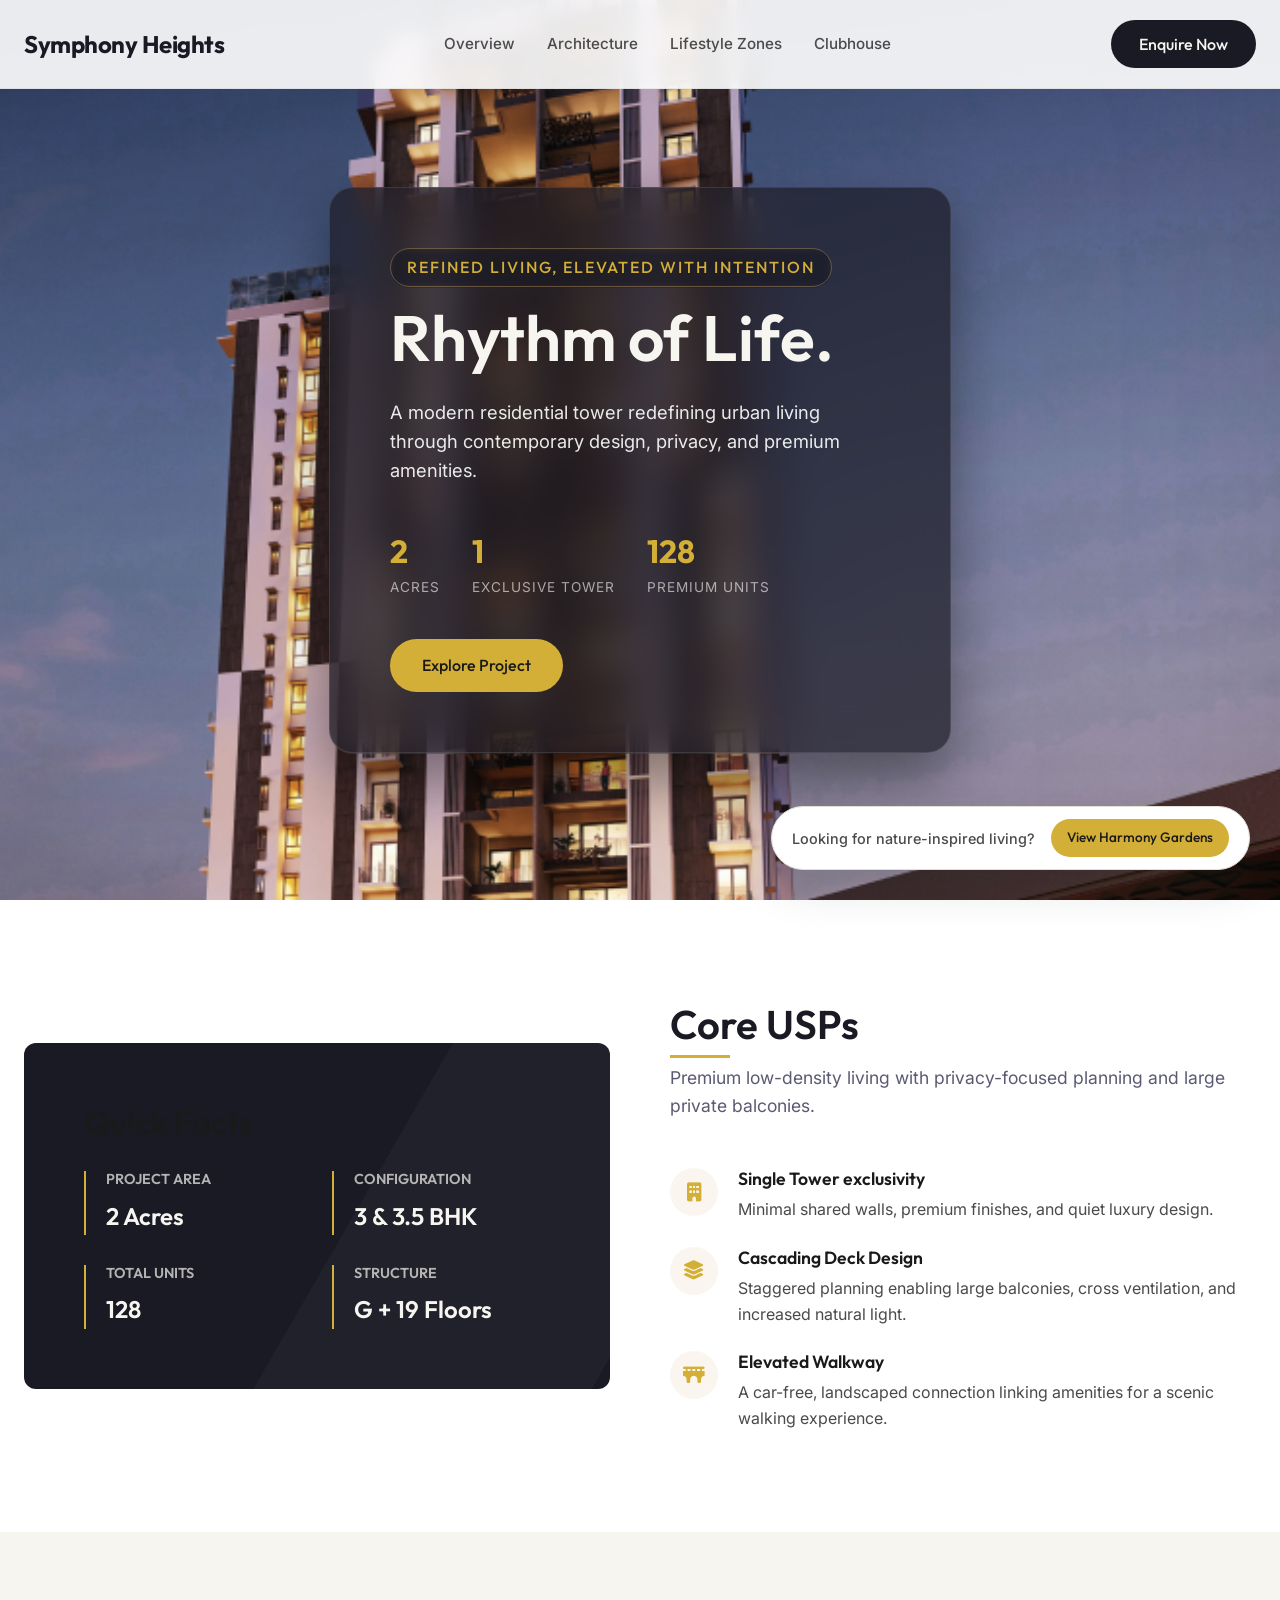
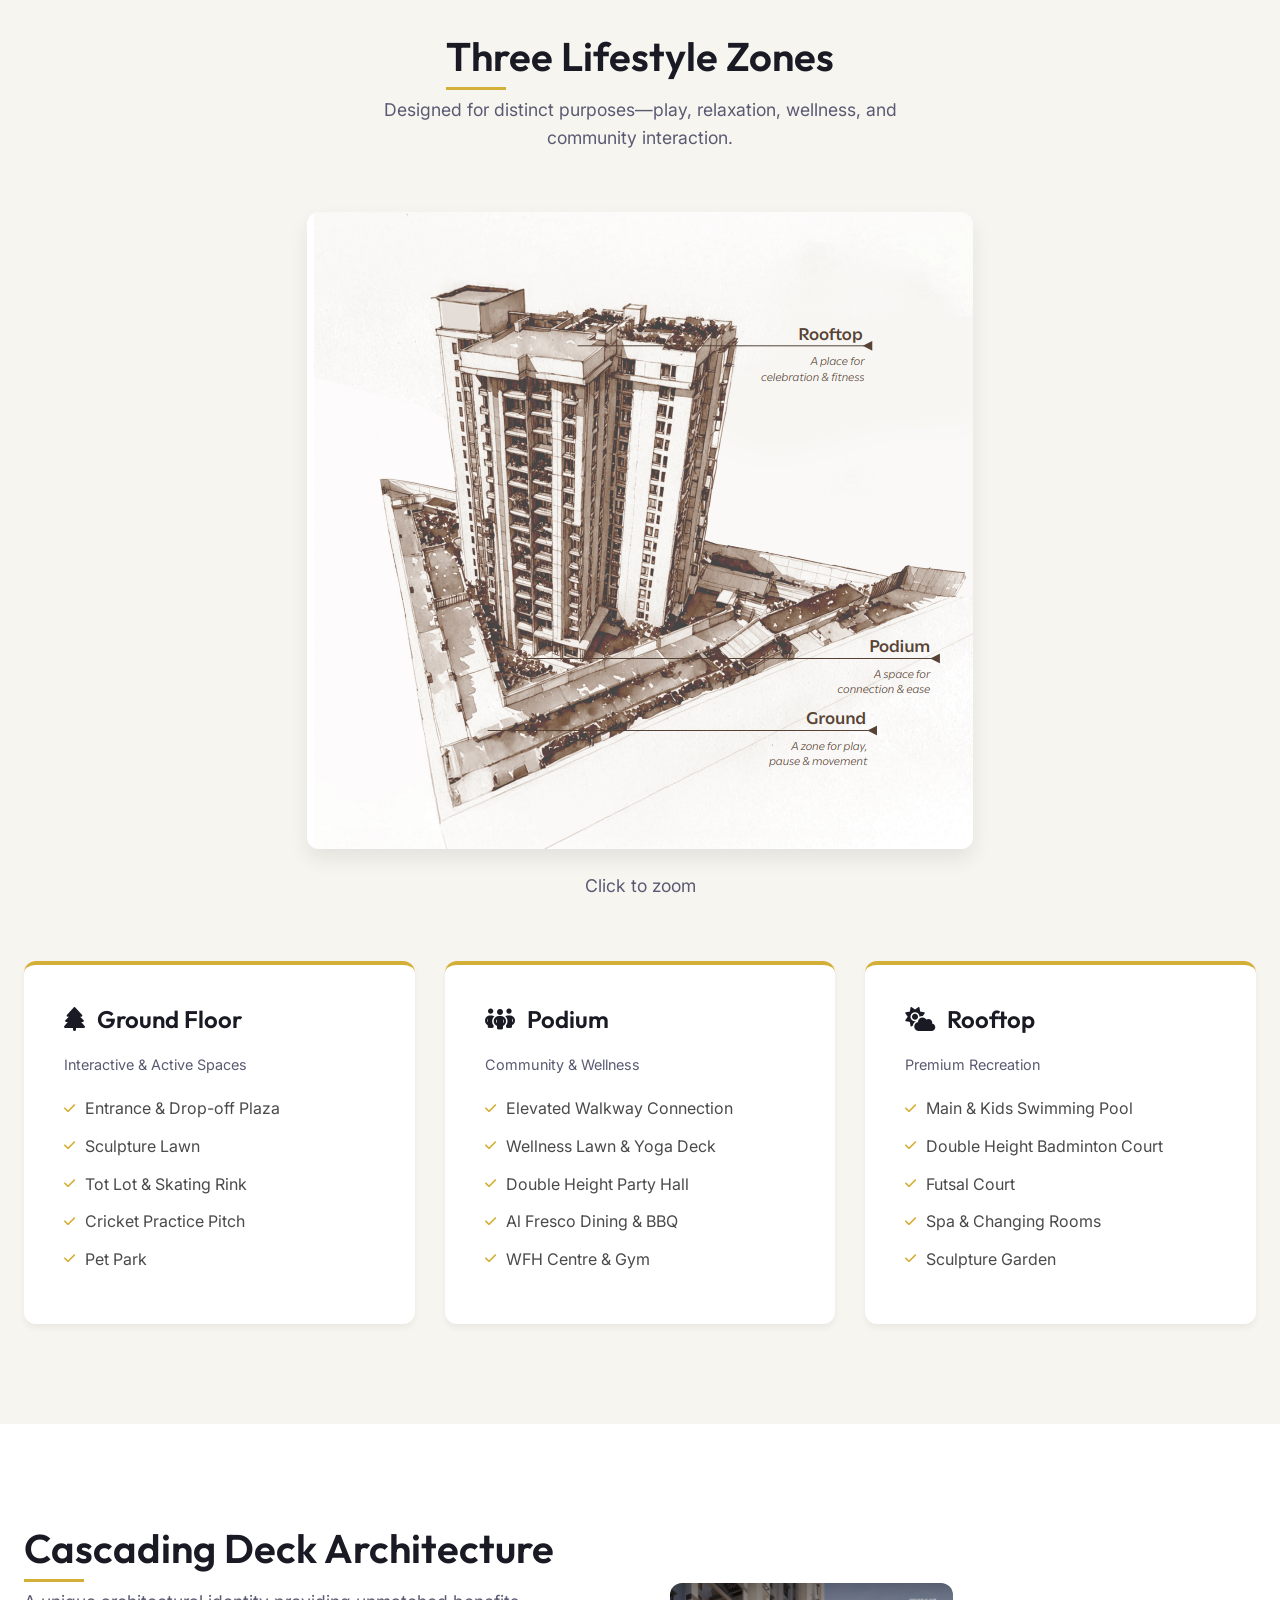
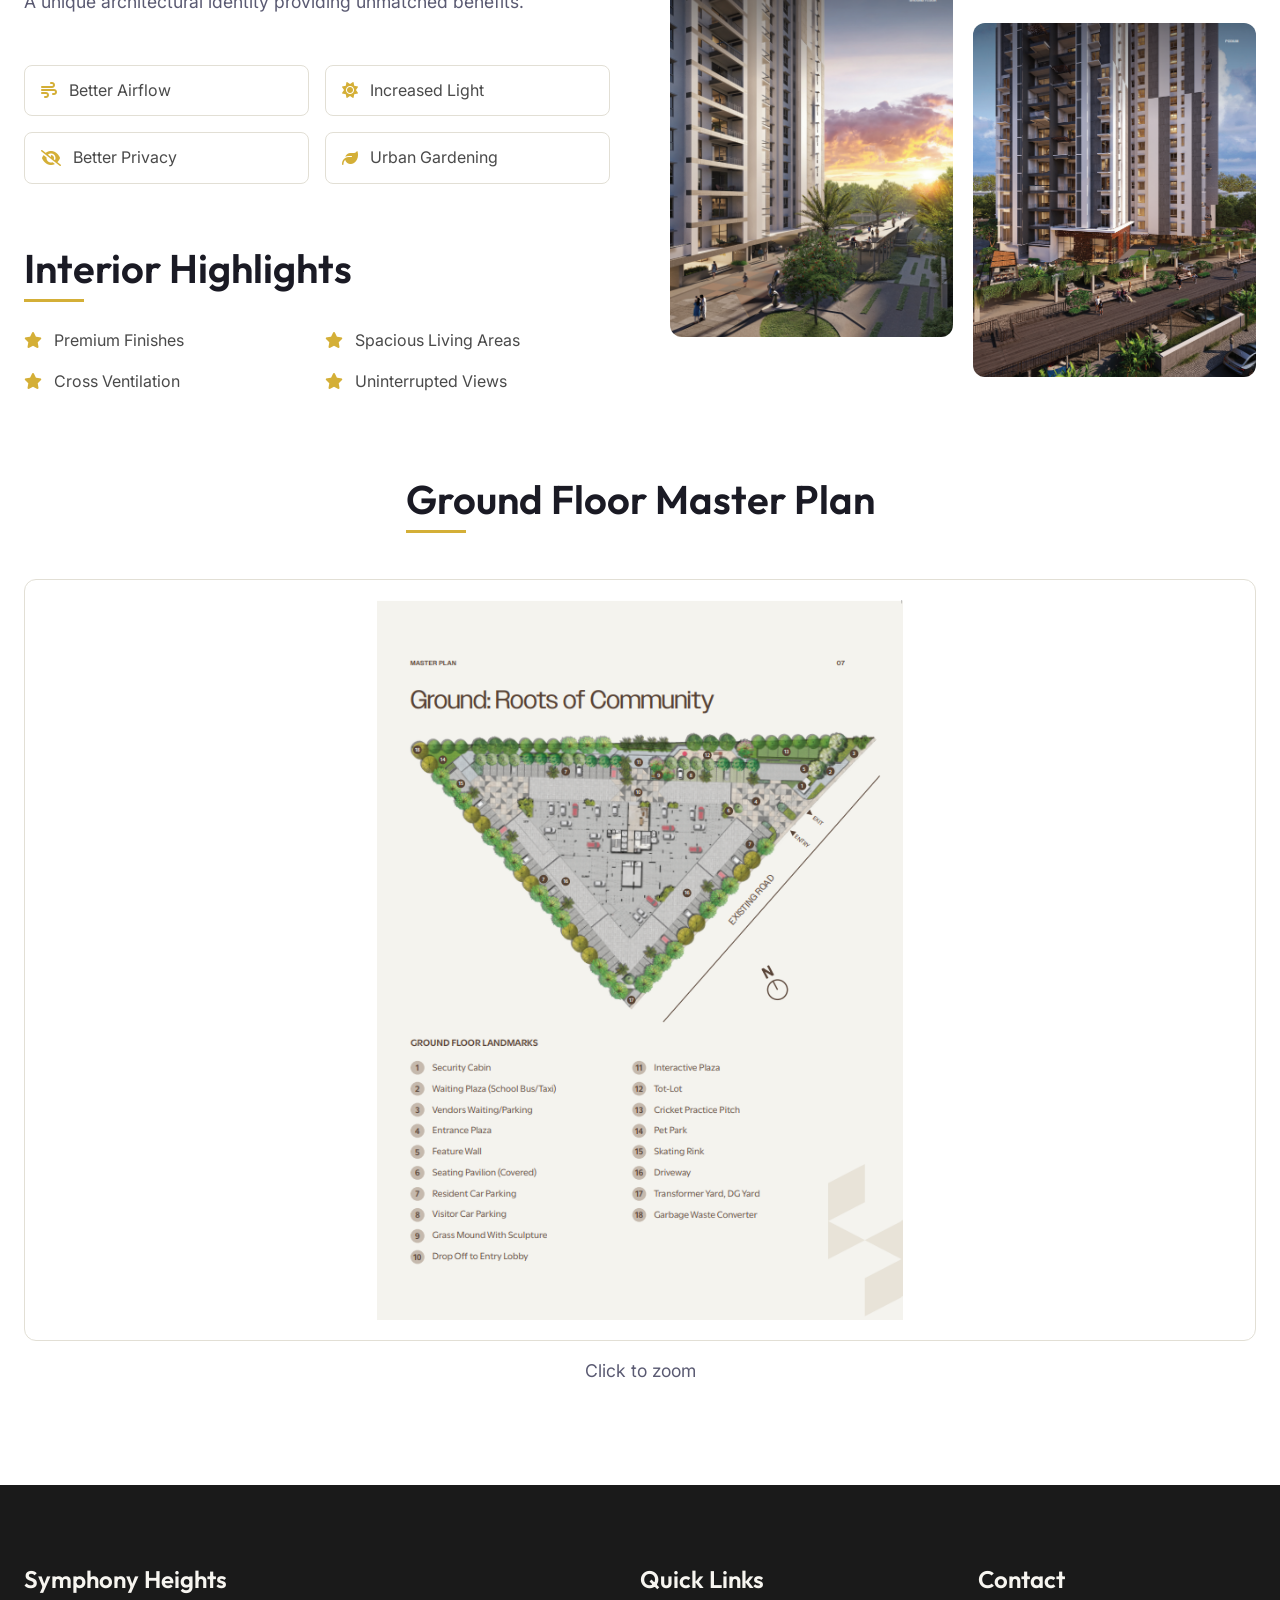
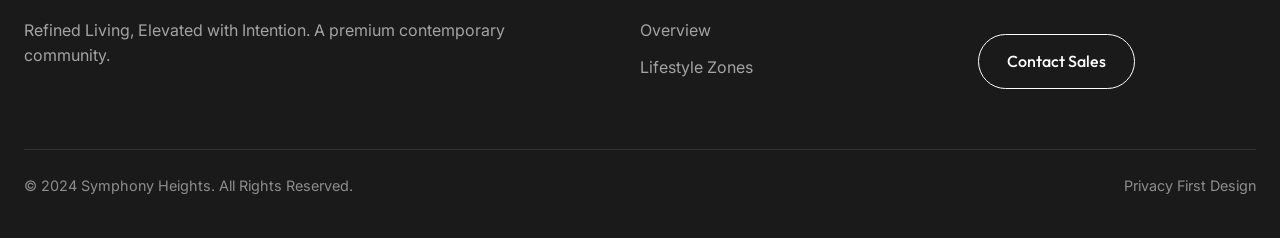
==== symphony.html @ 141b4790 "first commit" ====
<!DOCTYPE html>
<html lang="en">
<head>
    <meta charset="UTF-8">
    <meta name="viewport" content="width=device-width, initial-scale=1.0">
    <title>Symphony Heights | Rhythm of Life</title>
    <meta name="description" content="Refined Living, Elevated with Intention. A premium single tower residential community.">
    <link rel="stylesheet" href="styles.css">
    <link rel="stylesheet" href="https://cdnjs.cloudflare.com/ajax/libs/font-awesome/6.4.0/css/all.min.css">
    <style>
        /* Symphony Heights Specific Overrides */
        :root {
            --primary-dark: #1A1A24; /* Deeper slate blue/black */
            --primary: #2C2C3D;
            --primary-light: #5A5A72;
            --accent: #D4AF37; /* Metallic Gold */
            --accent-hover: #E8C34B;
        }
        
        .hero-bg {
            background-color: #2a2a2a;
        }
        
        .zone-card {
            background: var(--surface);
            padding: 40px;
            border-radius: var(--border-radius);
            box-shadow: var(--shadow-sm);
            border-top: 4px solid var(--accent);
            height: 100%;
        }
        
        .zone-title {
            font-size: 1.5rem;
            color: var(--primary-dark);
            margin-bottom: 20px;
            display: flex;
            align-items: center;
            gap: 12px;
        }
        
        .zone-list li {
            margin-bottom: 12px;
            display: flex;
            align-items: center;
            gap: 10px;
            color: var(--text-body);
        }
        
        .zone-list li i {
            color: var(--accent);
            font-size: 0.8rem;
        }
    </style>
</head>
<body>
    <!-- Header -->
    <header class="header" id="header">
        <div class="container">
            <div class="logo">
                Symphony Heights
            </div>
            <nav class="nav-links">
                <a href="#overview">Overview</a>
                <a href="#architecture">Architecture</a>
                <a href="#lifestyle-zones">Lifestyle Zones</a>
                <a href="#clubhouse">Clubhouse</a>
            </nav>
            <button class="btn btn-primary">Enquire Now</button>
        </div>
    </header>

    <!-- Hero Section -->
    <section class="hero hero-glass" style="background-image: url('assets/heroimagesymphony.png'); background-size: cover; background-position: center; background-attachment: fixed;">
        <div class="container">
            <div class="glass-card">
                <span class="hero-tagline">Refined Living, Elevated with Intention</span>
                <h1>Rhythm of Life.</h1>
                <p style="font-size: 1.15rem; color: rgba(255,255,255,0.9); margin-bottom: 40px;">A modern residential tower redefining urban living through contemporary design, privacy, and premium amenities.</p>
                
                <div class="hero-stats" style="margin-bottom: 40px; display: flex; gap: 32px;">
                    <div class="stat-item">
                        <span class="stat-value">2</span>
                        <span class="stat-label">Acres</span>
                    </div>
                    <div class="stat-item">
                        <span class="stat-value">1</span>
                        <span class="stat-label">Exclusive Tower</span>
                    </div>
                    <div class="stat-item">
                        <span class="stat-value">128</span>
                        <span class="stat-label">Premium Units</span>
                    </div>
                </div>
                
                <div style="display: flex; gap: 16px;">
                    <a href="#overview" class="btn btn-accent" style="padding: 14px 32px;">Explore Project</a>
                </div>
            </div>
        </div>
    </section>

    <!-- Quick Facts -->
    <section id="overview" class="section-bg">
        <div class="container">
            <div class="grid-2">
                <div class="facts-wrapper" style="background: var(--primary-dark);">
                    <h3 style="margin-bottom: 30px; font-size: 2rem;">Quick Facts</h3>
                    <div class="fact-grid" style="grid-template-columns: 1fr 1fr; gap: 30px;">
                        <div class="fact-box">
                            <h4>Project Area</h4>
                            <p>2 Acres</p>
                        </div>
                        <div class="fact-box">
                            <h4>Configuration</h4>
                            <p>3 & 3.5 BHK</p>
                        </div>
                        <div class="fact-box">
                            <h4>Total Units</h4>
                            <p>128</p>
                        </div>
                        <div class="fact-box">
                            <h4>Structure</h4>
                            <p>G + 19 Floors</p>
                        </div>
                    </div>
                </div>

                <div>
                    <h2 class="section-title">Core USPs</h2>
                    <p class="section-subtitle">Premium low-density living with privacy-focused planning and large private balconies.</p>
                    
                    <div class="feature-list">
                        <div class="feature-item">
                            <div class="feature-icon"><i class="fa-solid fa-building"></i></div>
                            <div class="feature-text">
                                <h4>Single Tower exclusivity</h4>
                                <p>Minimal shared walls, premium finishes, and quiet luxury design.</p>
                            </div>
                        </div>
                        <div class="feature-item">
                            <div class="feature-icon"><i class="fa-solid fa-layer-group"></i></div>
                            <div class="feature-text">
                                <h4>Cascading Deck Design</h4>
                                <p>Staggered planning enabling large balconies, cross ventilation, and increased natural light.</p>
                            </div>
                        </div>
                        <div class="feature-item">
                            <div class="feature-icon"><i class="fa-solid fa-bridge"></i></div>
                            <div class="feature-text">
                                <h4>Elevated Walkway</h4>
                                <p>A car-free, landscaped connection linking amenities for a scenic walking experience.</p>
                            </div>
                        </div>
                    </div>
                </div>
            </div>
        </div>
    </section>

    <!-- Lifestyle Zones -->
    <section id="lifestyle-zones">
        <div class="container">
            <div style="text-align: center; margin-bottom: 60px;">
                <h2 class="section-title">Three Lifestyle Zones</h2>
                <p class="section-subtitle" style="margin: 0 auto;">Designed for distinct purposes—play, relaxation, wellness, and community interaction.</p>
            </div>
            
            <div style="margin-bottom: 60px; text-align: center;">
                <img src="assets/projectplan3dview.png" alt="3D Project Plan" class="zoomable" style="max-width: 100%; border-radius: var(--border-radius); box-shadow: var(--shadow-md); cursor: zoom-in;">
                <p class="section-subtitle" style="margin: 16px auto 0;">Click to zoom</p>
            </div>

            <div class="grid-3">
                <!-- Ground -->
                <div class="zone-card">
                    <h3 class="zone-title"><i class="fa-solid fa-tree"></i> Ground Floor</h3>
                    <p style="margin-bottom: 20px; font-size: 0.9rem; color: var(--primary-light);">Interactive & Active Spaces</p>
                    <ul class="zone-list">
                        <li><i class="fa-solid fa-check"></i> Entrance & Drop-off Plaza</li>
                        <li><i class="fa-solid fa-check"></i> Sculpture Lawn</li>
                        <li><i class="fa-solid fa-check"></i> Tot Lot & Skating Rink</li>
                        <li><i class="fa-solid fa-check"></i> Cricket Practice Pitch</li>
                        <li><i class="fa-solid fa-check"></i> Pet Park</li>
                    </ul>
                </div>

                <!-- Podium -->
                <div class="zone-card">
                    <h3 class="zone-title"><i class="fa-solid fa-people-group"></i> Podium</h3>
                    <p style="margin-bottom: 20px; font-size: 0.9rem; color: var(--primary-light);">Community & Wellness</p>
                    <ul class="zone-list">
                        <li><i class="fa-solid fa-check"></i> Elevated Walkway Connection</li>
                        <li><i class="fa-solid fa-check"></i> Wellness Lawn & Yoga Deck</li>
                        <li><i class="fa-solid fa-check"></i> Double Height Party Hall</li>
                        <li><i class="fa-solid fa-check"></i> Al Fresco Dining & BBQ</li>
                        <li><i class="fa-solid fa-check"></i> WFH Centre & Gym</li>
                    </ul>
                </div>

                <!-- Rooftop -->
                <div class="zone-card">
                    <h3 class="zone-title"><i class="fa-solid fa-cloud-sun"></i> Rooftop</h3>
                    <p style="margin-bottom: 20px; font-size: 0.9rem; color: var(--primary-light);">Premium Recreation</p>
                    <ul class="zone-list">
                        <li><i class="fa-solid fa-check"></i> Main & Kids Swimming Pool</li>
                        <li><i class="fa-solid fa-check"></i> Double Height Badminton Court</li>
                        <li><i class="fa-solid fa-check"></i> Futsal Court</li>
                        <li><i class="fa-solid fa-check"></i> Spa & Changing Rooms</li>
                        <li><i class="fa-solid fa-check"></i> Sculpture Garden</li>
                    </ul>
                </div>
            </div>
        </div>
    </section>

    <!-- Architecture & Interiors -->
    <section id="architecture" class="section-bg">
        <div class="container">
            <div class="grid-2">
                <div>
                    <h2 class="section-title">Cascading Deck Architecture</h2>
                    <p class="section-subtitle">A unique architectural identity providing unmatched benefits.</p>
                    
                    <div class="amenity-list" style="grid-template-columns: 1fr 1fr;">
                        <div class="amenity-item"><i class="fa-solid fa-wind"></i> Better Airflow</div>
                        <div class="amenity-item"><i class="fa-solid fa-sun"></i> Increased Light</div>
                        <div class="amenity-item"><i class="fa-solid fa-eye-slash"></i> Better Privacy</div>
                        <div class="amenity-item"><i class="fa-solid fa-leaf"></i> Urban Gardening</div>
                    </div>

                    <h2 class="section-title" style="margin-top: 60px;">Interior Highlights</h2>
                    <ul style="display: grid; grid-template-columns: 1fr 1fr; gap: 16px; margin-top: 20px;">
                        <li><i class="fa-solid fa-star" style="color: var(--accent); margin-right: 8px;"></i> Premium Finishes</li>
                        <li><i class="fa-solid fa-star" style="color: var(--accent); margin-right: 8px;"></i> Spacious Living Areas</li>
                        <li><i class="fa-solid fa-star" style="color: var(--accent); margin-right: 8px;"></i> Cross Ventilation</li>
                        <li><i class="fa-solid fa-star" style="color: var(--accent); margin-right: 8px;"></i> Uninterrupted Views</li>
                    </ul>
                </div>
                
                <div class="grid-2" style="gap: 20px;">
                    <div class="img-placeholder aspect-portrait">
                        <img src="assets/groundfloorfullimage.png" alt="Ground Floor View">
                    </div>
                    <div class="img-placeholder aspect-portrait" style="transform: translateY(40px);">
                        <img src="assets/podiumximage1.png" alt="Podium Walkway">
                    </div>
                </div>
            </div>
            
            <div style="margin-top: 80px; text-align: center;">
                <h2 class="section-title">Ground Floor Master Plan</h2>
                <div class="img-contain zoomable" style="margin-top: 40px;">
                    <img src="assets/Screenshot 2026-06-26 205705.png" alt="Master Plan" style="max-width: 100%; max-height: 80vh;">
                </div>
                <p class="section-subtitle" style="margin: 16px auto 0;">Click to zoom</p>
            </div>
        </div>
    </section>

    <!-- Footer -->
    <footer class="footer">
        <div class="container">
            <div class="footer-grid">
                <div class="footer-col">
                    <h3>Symphony Heights</h3>
                    <p>Refined Living, Elevated with Intention. A premium contemporary community.</p>
                </div>
                <div class="footer-col">
                    <h3>Quick Links</h3>
                    <div class="footer-links">
                        <a href="#overview">Overview</a>
                        <a href="#lifestyle-zones">Lifestyle Zones</a>
                    </div>
                </div>
                <div class="footer-col">
                    <h3>Contact</h3>
                    <a href="#" class="btn btn-outline" style="color:white; border-color:white; margin-top: 16px;">Contact Sales</a>
                </div>
            </div>
            <div class="footer-bottom">
                <p>&copy; 2024 Symphony Heights. All Rights Reserved.</p>
                <p>Privacy First Design</p>
            </div>
        </div>
    </footer>

    <div class="project-switcher">
        <span>Looking for nature-inspired living?</span>
        <a href="index.html" class="btn btn-accent" style="padding: 8px 16px; font-size: 0.85rem;">View Harmony Gardens</a>
    </div>

    <!-- Image Modal -->
    <div id="imageModal" class="modal">
        <span class="close-modal">&times;</span>
        <img class="modal-content" id="expandedImg">
    </div>

    <script src="script.js"></script>
</body>
</html>
---- styles.css ----
@import url('https://fonts.googleapis.com/css2?family=Inter:wght@300;400;500;600&family=Outfit:wght@300;400;500;600;700&display=swap');

:root {
  --primary-dark: #1A3626;
  --primary: #2C533A;
  --primary-light: #4A7A5C;
  --accent: #CBA365;
  --accent-hover: #DFB777;
  --bg-color: #F7F5F0;
  --surface: #FFFFFF;
  --text-dark: #1A1A1A;
  --text-body: #4A4A4A;
  --text-light: #F7F5F0;
  --border-color: #E2DFD5;
  
  --transition: all 0.3s cubic-bezier(0.25, 0.8, 0.25, 1);
  --shadow-sm: 0 4px 6px rgba(0, 0, 0, 0.05);
  --shadow-md: 0 10px 20px rgba(0, 0, 0, 0.08);
  --shadow-lg: 0 20px 40px rgba(26, 54, 38, 0.15);
  
  --border-radius: 12px;
}

* {
  margin: 0;
  padding: 0;
  box-sizing: border-box;
}

html {
  scroll-behavior: smooth;
}

body {
  font-family: 'Inter', sans-serif;
  background-color: var(--bg-color);
  color: var(--text-body);
  line-height: 1.6;
  overflow-x: hidden;
}

h1, h2, h3, h4, h5, h6 {
  font-family: 'Outfit', sans-serif;
  color: var(--text-dark);
  font-weight: 600;
  line-height: 1.2;
}

a {
  text-decoration: none;
  color: inherit;
  transition: var(--transition);
}

ul {
  list-style: none;
}

.container {
  max-width: 1280px;
  margin: 0 auto;
  padding: 0 24px;
}

/* Typography Utility */
.section-title {
  font-size: 2.5rem;
  margin-bottom: 1rem;
  color: var(--primary-dark);
  position: relative;
  display: inline-block;
}

.section-title::after {
  content: '';
  position: absolute;
  bottom: -10px;
  left: 0;
  width: 60px;
  height: 3px;
  background-color: var(--accent);
  transition: width 0.3s ease;
}

.section-title:hover::after {
  width: 100%;
}

.section-subtitle {
  font-size: 1.1rem;
  color: var(--primary-light);
  margin-bottom: 3rem;
  max-width: 600px;
}

/* Buttons */
.btn {
  display: inline-flex;
  align-items: center;
  justify-content: center;
  padding: 14px 28px;
  border-radius: 50px;
  font-family: 'Outfit', sans-serif;
  font-weight: 500;
  font-size: 1rem;
  cursor: pointer;
  transition: var(--transition);
  border: none;
  gap: 8px;
}

.btn-primary {
  background-color: var(--primary-dark);
  color: var(--text-light);
}

.btn-primary:hover {
  background-color: var(--primary);
  transform: translateY(-2px);
  box-shadow: var(--shadow-md);
  color: var(--text-light);
}

.btn-accent {
  background-color: var(--accent);
  color: var(--text-dark);
}

.btn-accent:hover {
  background-color: var(--accent-hover);
  transform: translateY(-2px);
  box-shadow: var(--shadow-md);
}

.btn-outline {
  background-color: transparent;
  border: 1.5px solid var(--primary-dark);
  color: var(--primary-dark);
}

.btn-outline:hover {
  background-color: var(--primary-dark);
  color: var(--text-light);
}

/* Header */
.header {
  position: fixed;
  top: 0;
  left: 0;
  width: 100%;
  z-index: 1000;
  transition: var(--transition);
  background: rgba(255, 255, 255, 0.9);
  backdrop-filter: blur(10px);
  border-bottom: 1px solid rgba(0, 0, 0, 0.05);
  padding: 20px 0;
}

.header.scrolled {
  padding: 12px 0;
  box-shadow: var(--shadow-sm);
  background: rgba(255, 255, 255, 0.98);
}

.header .container {
  display: flex;
  justify-content: space-between;
  align-items: center;
}

.logo {
  font-family: 'Outfit', sans-serif;
  font-size: 1.5rem;
  font-weight: 700;
  color: var(--primary-dark);
  letter-spacing: -0.5px;
}

.nav-links {
  display: flex;
  gap: 32px;
  align-items: center;
}

.nav-links a {
  font-size: 0.95rem;
  font-weight: 500;
  color: var(--text-body);
  position: relative;
}

.nav-links a::before {
  content: '';
  position: absolute;
  bottom: -4px;
  left: 0;
  width: 0;
  height: 2px;
  background-color: var(--accent);
  transition: var(--transition);
}

.nav-links a:hover {
  color: var(--primary-dark);
}

.nav-links a:hover::before {
  width: 100%;
}

/* New Hero Designs */
.hero-centered {
  min-height: 100vh;
  display: flex;
  align-items: center;
  justify-content: center;
  padding-top: 140px;
  position: relative;
  text-align: center;
}

.hero-centered .hero-content {
  width: 100%;
  padding: 0;
  z-index: 10;
  display: flex;
  flex-direction: column;
  align-items: center;
}

.hero-glass {
  min-height: 100vh;
  display: flex;
  align-items: center;
  padding-top: 140px;
  position: relative;
}

.glass-card {
  background: rgba(26, 26, 36, 0.7);
  backdrop-filter: blur(20px);
  -webkit-backdrop-filter: blur(20px);
  padding: 60px;
  max-width: 650px;
  border-radius: 24px;
  border: 1px solid rgba(255, 255, 255, 0.1);
  box-shadow: 0 30px 60px rgba(0,0,0,0.4);
  z-index: 10;
  position: relative;
  color: white;
}

.hero-tagline {
  font-family: 'Outfit', sans-serif;
  color: var(--accent);
  font-weight: 500;
  letter-spacing: 2px;
  text-transform: uppercase;
  margin-bottom: 16px;
  display: inline-block;
  padding: 6px 16px;
  border: 1px solid rgba(203, 163, 101, 0.4);
  border-radius: 30px;
  backdrop-filter: blur(4px);
}

.hero h1 {
  font-size: 4rem;
  color: var(--text-light);
  margin-bottom: 24px;
}

.hero p {
  font-size: 1.1rem;
  color: rgba(255, 255, 255, 0.8);
  margin-bottom: 40px;
  max-width: 500px;
}

.hero-stats {
  display: flex;
  gap: 32px;
  margin-bottom: 48px;
}

.stat-item {
  display: flex;
  flex-direction: column;
}

.hero-centered .hero-stats {
  justify-content: center;
}

.hero-centered h1 {
  font-size: 5rem;
  line-height: 1.1;
  text-shadow: 0 10px 30px rgba(0,0,0,0.3);
}

.hero-glass h1 {
  font-size: 4rem;
  line-height: 1.1;
  margin-bottom: 24px;
}

.stat-value {
  font-family: 'Outfit', sans-serif;
  font-size: 2rem;
  font-weight: 700;
  color: var(--accent);
}

.stat-label {
  font-size: 0.85rem;
  text-transform: uppercase;
  letter-spacing: 1px;
  color: rgba(255, 255, 255, 0.6);
}

/* Sections General */
section {
  padding: 100px 0;
}

.section-bg {
  background-color: var(--surface);
}

/* Grid Layouts */
.grid-2 {
  display: grid;
  grid-template-columns: 1fr 1fr;
  gap: 60px;
  align-items: center;
}

.grid-3 {
  display: grid;
  grid-template-columns: repeat(3, 1fr);
  gap: 30px;
}

.grid-4 {
  display: grid;
  grid-template-columns: repeat(4, 1fr);
  gap: 24px;
}

/* Cards */
.card {
  background: var(--surface);
  border-radius: var(--border-radius);
  padding: 40px 30px;
  box-shadow: var(--shadow-sm);
  transition: var(--transition);
  border: 1px solid var(--border-color);
  height: 100%;
}

.card:hover {
  transform: translateY(-5px);
  box-shadow: var(--shadow-md);
  border-color: var(--accent);
}

.card-icon {
  width: 60px;
  height: 60px;
  background: rgba(44, 83, 58, 0.05);
  border-radius: 50%;
  display: flex;
  align-items: center;
  justify-content: center;
  margin-bottom: 24px;
  color: var(--primary);
  font-size: 1.5rem;
}

.card-title {
  font-size: 1.25rem;
  margin-bottom: 16px;
}

/* Amenities Section */
.amenity-category {
  margin-bottom: 40px;
}

.amenity-category h3 {
  font-size: 1.5rem;
  margin-bottom: 20px;
  color: var(--primary);
  border-bottom: 1px solid var(--border-color);
  padding-bottom: 10px;
}

.amenity-list {
  display: grid;
  grid-template-columns: repeat(auto-fill, minmax(200px, 1fr));
  gap: 16px;
}

.amenity-item {
  display: flex;
  align-items: center;
  gap: 12px;
  background: var(--surface);
  padding: 12px 16px;
  border-radius: 8px;
  border: 1px solid var(--border-color);
  transition: var(--transition);
}

.amenity-item:hover {
  border-color: var(--primary-light);
  background: rgba(44, 83, 58, 0.02);
}

.amenity-item i {
  color: var(--accent);
}

/* Image Style */
.img-placeholder {
  width: 100%;
  background-color: #eaeaea;
  border-radius: var(--border-radius);
  overflow: hidden;
  position: relative;
  display: block;
}

.img-placeholder img {
  width: 100%;
  height: 100%;
  object-fit: cover;
  transition: var(--transition);
  display: block;
}

.img-placeholder:hover img {
  transform: scale(1.05);
}

/* For images that shouldn't be cropped */
.img-contain {
  width: 100%;
  background-color: var(--surface);
  border-radius: var(--border-radius);
  overflow: hidden;
  display: flex;
  align-items: center;
  justify-content: center;
  border: 1px solid var(--border-color);
  padding: 20px;
}

.img-contain img {
  width: 100%;
  height: 100%;
  object-fit: contain;
  transition: var(--transition);
}

.zoomable {
  cursor: zoom-in;
}

.zoomable:hover {
  transform: scale(1.02);
  box-shadow: var(--shadow-md);
}

/* Modal / Lightbox */
.modal {
  display: none; 
  position: fixed; 
  z-index: 2000; 
  left: 0;
  top: 0;
  width: 100%; 
  height: 100%; 
  overflow: auto; 
  background-color: rgba(0,0,0,0.9);
  backdrop-filter: blur(10px);
}

.modal-content {
  margin: auto;
  display: block;
  max-width: 90%;
  max-height: 90vh;
  object-fit: contain;
  margin-top: 5vh;
  transition: transform 0.3s ease;
  cursor: zoom-in;
  border-radius: 8px;
}

.modal-content.zoomed {
  transform: scale(2);
  cursor: zoom-out;
}

.close-modal {
  position: absolute;
  top: 20px;
  right: 40px;
  color: #f1f1f1;
  font-size: 50px;
  font-weight: 300;
  transition: 0.3s;
  cursor: pointer;
  z-index: 2001;
}

.close-modal:hover,
.close-modal:focus {
  color: var(--accent);
  text-decoration: none;
  cursor: pointer;
}

.aspect-video { aspect-ratio: 16 / 9; }
.aspect-square { aspect-ratio: 1 / 1; }
.aspect-portrait { aspect-ratio: 4 / 5; }

/* Quick Facts */
.facts-wrapper {
  background: var(--primary-dark);
  color: var(--text-light);
  padding: 60px;
  border-radius: var(--border-radius);
  position: relative;
  overflow: hidden;
}

.facts-wrapper::after {
  content: '';
  position: absolute;
  top: -50%;
  right: -10%;
  width: 50%;
  height: 200%;
  background: rgba(255,255,255,0.03);
  transform: rotate(30deg);
}

.fact-grid {
  display: grid;
  grid-template-columns: repeat(3, 1fr);
  gap: 40px;
  position: relative;
  z-index: 2;
}

.fact-box {
  border-left: 2px solid var(--accent);
  padding-left: 20px;
}

.fact-box h4 {
  color: var(--text-light);
  opacity: 0.7;
  font-size: 0.9rem;
  text-transform: uppercase;
  margin-bottom: 8px;
}

.fact-box p {
  font-family: 'Outfit', sans-serif;
  font-size: 1.5rem;
  font-weight: 600;
}

/* Master Plan / Features */
.feature-list {
  display: flex;
  flex-direction: column;
  gap: 24px;
}

.feature-item {
  display: flex;
  align-items: flex-start;
  gap: 20px;
}

.feature-icon {
  flex-shrink: 0;
  width: 48px;
  height: 48px;
  border-radius: 50%;
  background: rgba(203, 163, 101, 0.1);
  color: var(--accent);
  display: flex;
  align-items: center;
  justify-content: center;
  font-size: 1.2rem;
}

.feature-text h4 {
  margin-bottom: 8px;
  font-size: 1.1rem;
}

/* Footer */
.footer {
  background-color: var(--text-dark);
  color: var(--text-light);
  padding: 80px 0 40px;
}

.footer-grid {
  display: grid;
  grid-template-columns: 2fr 1fr 1fr;
  gap: 60px;
  margin-bottom: 60px;
}

.footer-col h3 {
  color: var(--text-light);
  margin-bottom: 24px;
  font-size: 1.5rem;
}

.footer-col p {
  color: rgba(255, 255, 255, 0.6);
}

.footer-links {
  display: flex;
  flex-direction: column;
  gap: 12px;
}

.footer-links a {
  color: rgba(255, 255, 255, 0.6);
}

.footer-links a:hover {
  color: var(--accent);
  padding-left: 8px;
}

.footer-bottom {
  border-top: 1px solid rgba(255, 255, 255, 0.1);
  padding-top: 24px;
  display: flex;
  justify-content: space-between;
  align-items: center;
  color: rgba(255, 255, 255, 0.5);
  font-size: 0.9rem;
}

/* Floating Links / Controls */
.project-switcher {
  position: fixed;
  bottom: 30px;
  right: 30px;
  background: var(--surface);
  padding: 12px 20px;
  border-radius: 50px;
  box-shadow: var(--shadow-lg);
  display: flex;
  align-items: center;
  gap: 16px;
  z-index: 999;
  border: 1px solid var(--border-color);
}

.project-switcher span {
  font-weight: 500;
  font-size: 0.9rem;
}

/* Responsive */
@media (max-width: 992px) {
  .hero-centered h1 {
    font-size: 3.5rem;
  }
  .hero-glass h1 {
    font-size: 3rem;
  }
  .glass-card {
    padding: 40px;
    margin: 0 20px;
  }
  .grid-2, .grid-3, .grid-4, .fact-grid, .footer-grid {
    grid-template-columns: 1fr;
  }
  .nav-links {
    display: none;
  }
}
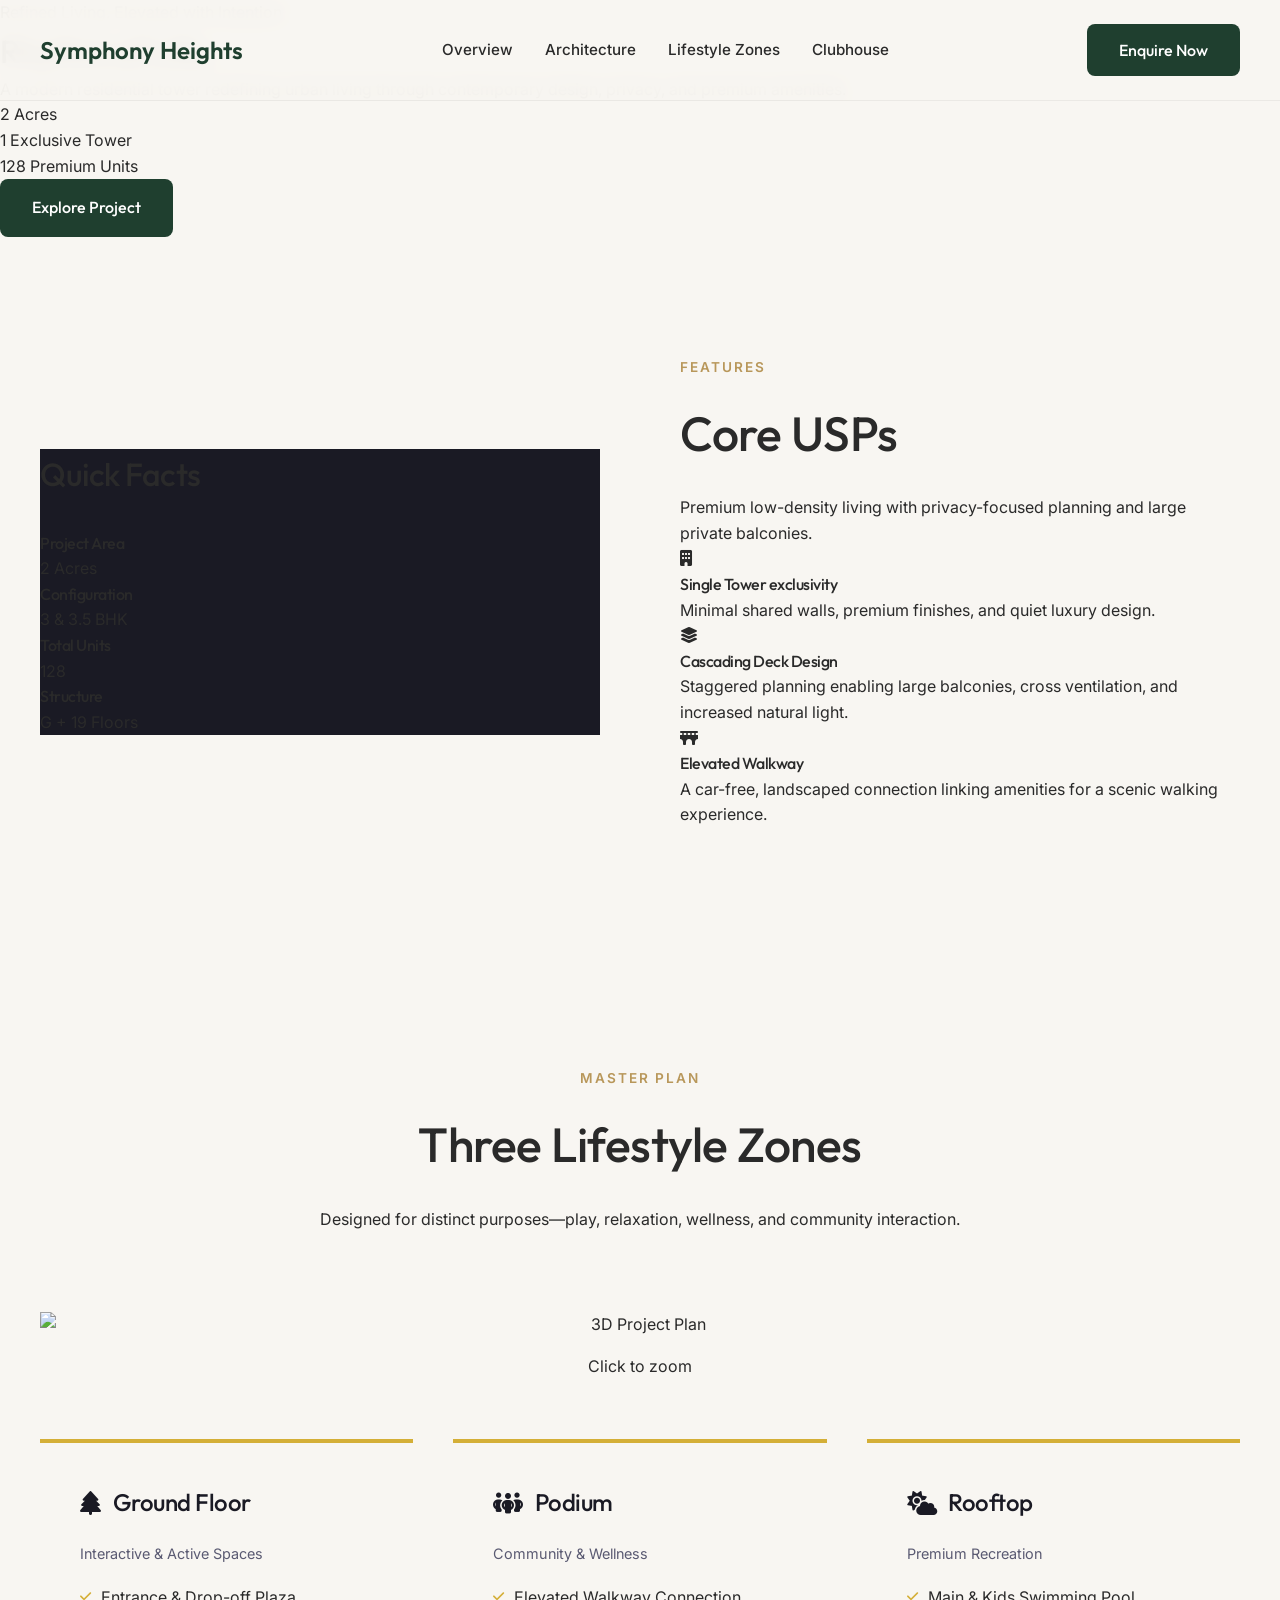
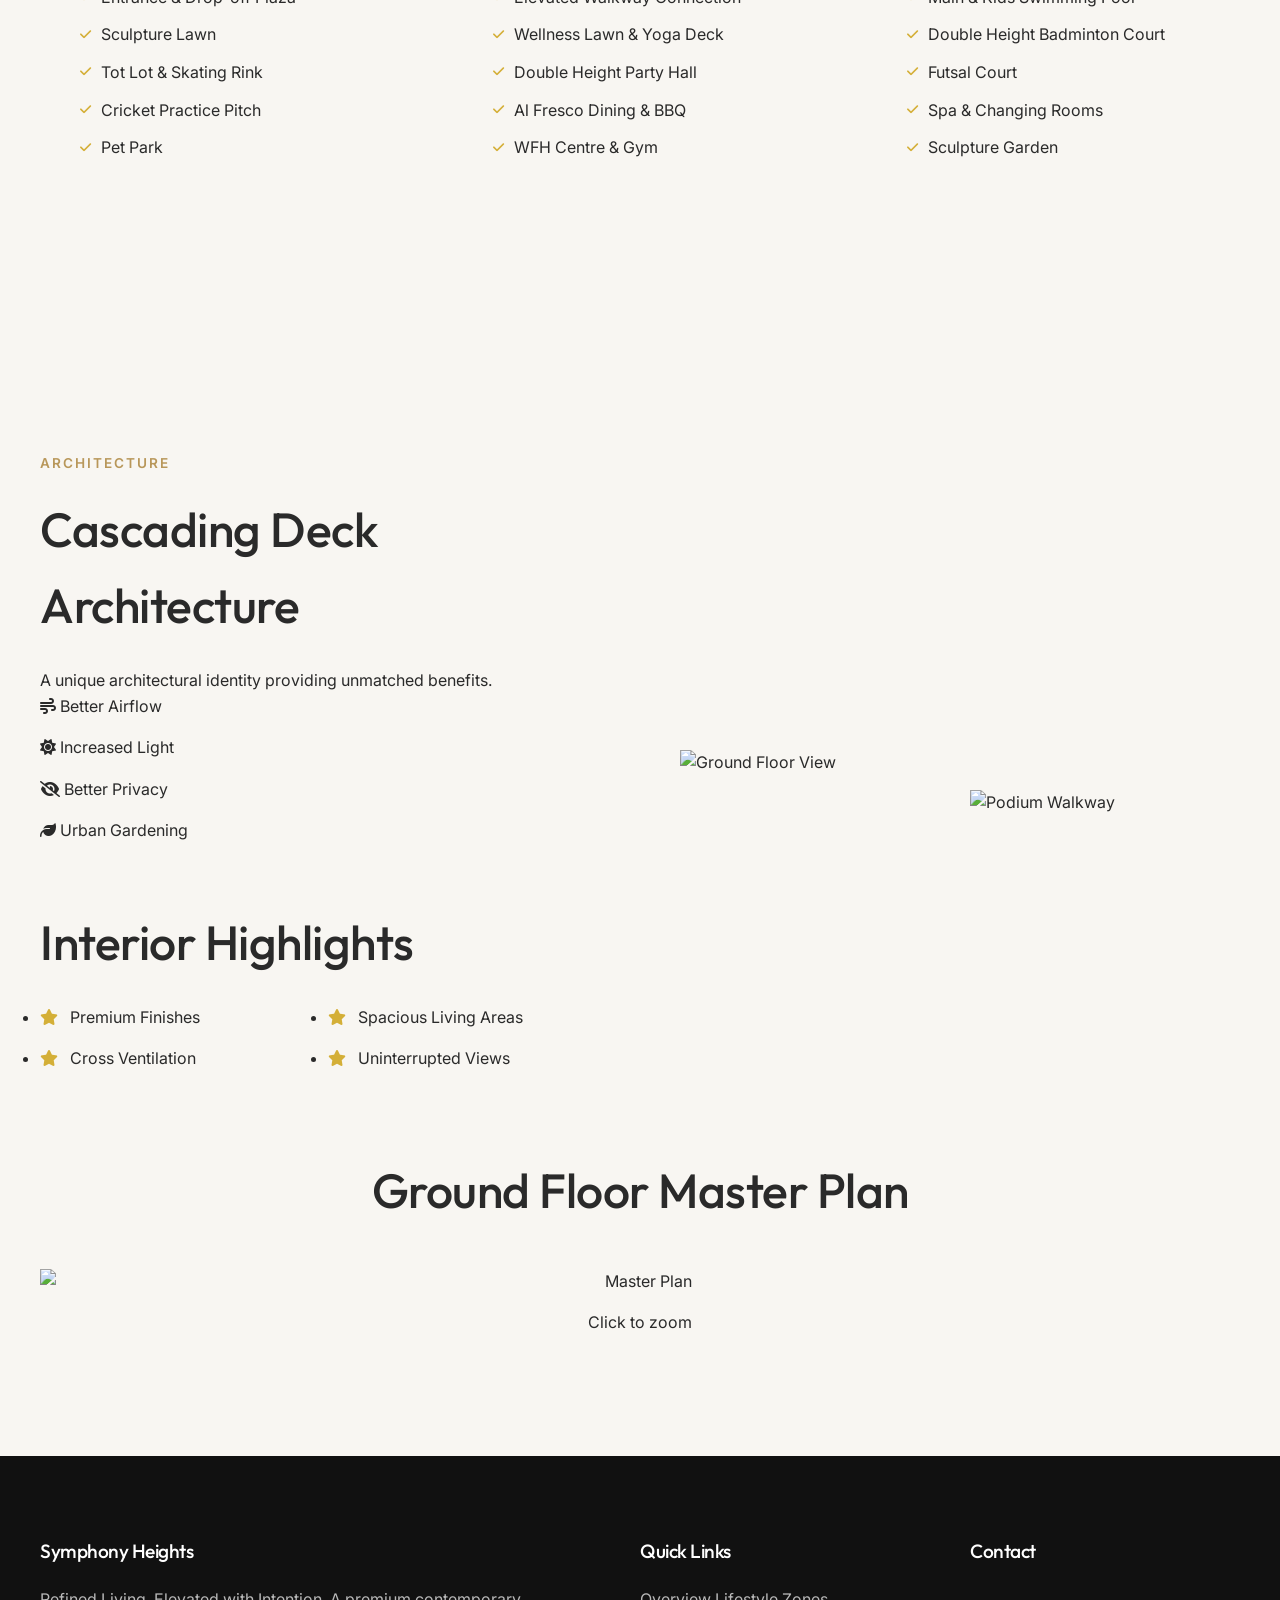
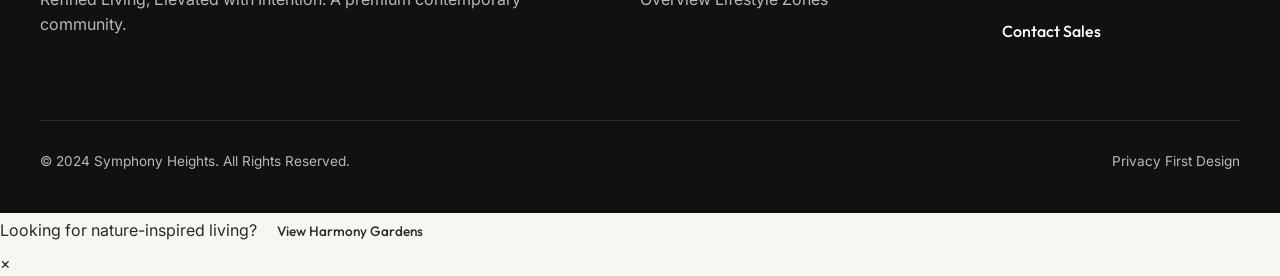
==== commit 21c9f207: "Rebuild layout inspired by reference site with factual content" ====
--- a/symphony.html
+++ b/symphony.html
@@ -71,34 +71,33 @@
     </header>
 
     <!-- Hero Section -->
-    <section class="hero hero-glass" style="background-image: url('assets/heroimagesymphony.png'); background-size: cover; background-position: center; background-attachment: fixed;">
-        <div class="container">
-            <div class="glass-card">
-                <span class="hero-tagline">Refined Living, Elevated with Intention</span>
-                <h1>Rhythm of Life.</h1>
-                <p style="font-size: 1.15rem; color: rgba(255,255,255,0.9); margin-bottom: 40px;">A modern residential tower redefining urban living through contemporary design, privacy, and premium amenities.</p>
-                
-                <div class="hero-stats" style="margin-bottom: 40px; display: flex; gap: 32px;">
-                    <div class="stat-item">
-                        <span class="stat-value">2</span>
-                        <span class="stat-label">Acres</span>
-                    </div>
-                    <div class="stat-item">
-                        <span class="stat-value">1</span>
-                        <span class="stat-label">Exclusive Tower</span>
-                    </div>
-                    <div class="stat-item">
-                        <span class="stat-value">128</span>
-                        <span class="stat-label">Premium Units</span>
-                    </div>
-                </div>
-                
-                <div style="display: flex; gap: 16px;">
-                    <a href="#overview" class="btn btn-accent" style="padding: 14px 32px;">Explore Project</a>
-                </div>
-            </div>
-        </div>
-    </section>
+    <div class="hero-split">
+        <div class="hero-split-image" style="background-image: url('assets/heroimagesymphony.png');"></div>
+        <div class="hero-split-content">
+            <span class="hero-tagline">Refined Living, Elevated with Intention</span>
+            <h1>Rhythm of Life.</h1>
+            <p>A modern residential tower redefining urban living through contemporary design, privacy, and premium amenities.</p>
+            
+            <div class="hero-stats">
+                <div class="stat-card">
+                    <span class="stat-value">2</span>
+                    <span class="stat-label">Acres</span>
+                </div>
+                <div class="stat-card">
+                    <span class="stat-value">1</span>
+                    <span class="stat-label">Exclusive Tower</span>
+                </div>
+                <div class="stat-card">
+                    <span class="stat-value">128</span>
+                    <span class="stat-label">Premium Units</span>
+                </div>
+            </div>
+            
+            <div style="display: flex; gap: 16px;">
+                <a href="#overview" class="btn btn-primary">Explore Project</a>
+            </div>
+        </div>
+    </div>
 
     <!-- Quick Facts -->
     <section id="overview" class="section-bg">
@@ -127,6 +126,7 @@
                 </div>
 
                 <div>
+                    <span class="section-label">Features</span>
                     <h2 class="section-title">Core USPs</h2>
                     <p class="section-subtitle">Premium low-density living with privacy-focused planning and large private balconies.</p>
                     
@@ -161,7 +161,8 @@
     <!-- Lifestyle Zones -->
     <section id="lifestyle-zones">
         <div class="container">
-            <div style="text-align: center; margin-bottom: 60px;">
+            <div style="text-align: center; margin-bottom: 80px;">
+                <span class="section-label" style="text-align: center;">Master Plan</span>
                 <h2 class="section-title">Three Lifestyle Zones</h2>
                 <p class="section-subtitle" style="margin: 0 auto;">Designed for distinct purposes—play, relaxation, wellness, and community interaction.</p>
             </div>
@@ -219,6 +220,7 @@
         <div class="container">
             <div class="grid-2">
                 <div>
+                    <span class="section-label">Architecture</span>
                     <h2 class="section-title">Cascading Deck Architecture</h2>
                     <p class="section-subtitle">A unique architectural identity providing unmatched benefits.</p>
                     
--- a/styles.css
+++ b/styles.css
@@ -1,24 +1,31 @@
 @import url('https://fonts.googleapis.com/css2?family=Inter:wght@300;400;500;600&family=Outfit:wght@300;400;500;600;700&display=swap');
 
 :root {
-  --primary-dark: #1A3626;
-  --primary: #2C533A;
-  --primary-light: #4A7A5C;
-  --accent: #CBA365;
-  --accent-hover: #DFB777;
-  --bg-color: #F7F5F0;
-  --surface: #FFFFFF;
-  --text-dark: #1A1A1A;
-  --text-body: #4A4A4A;
-  --text-light: #F7F5F0;
-  --border-color: #E2DFD5;
+  /* Colors */
+  --color-primary: #1F3F2F; /* Deep forest green */
+  --color-primary-light: #2A5A43;
+  --color-bg-light: #F8F6F2; /* Warm off-white */
+  --color-bg-sage: #EAECE7; /* Light sage */
+  --color-text-dark: #2A2A2A; /* Charcoal */
+  --color-text-light: #FFFFFF;
+  --color-text-muted: #555555;
+  --color-accent: #B8975A; /* Muted bronze/gold */
+  --color-border: #DEDCD5;
   
-  --transition: all 0.3s cubic-bezier(0.25, 0.8, 0.25, 1);
-  --shadow-sm: 0 4px 6px rgba(0, 0, 0, 0.05);
-  --shadow-md: 0 10px 20px rgba(0, 0, 0, 0.08);
-  --shadow-lg: 0 20px 40px rgba(26, 54, 38, 0.15);
+  /* Typography */
+  --font-display: 'Outfit', sans-serif;
+  --font-body: 'Inter', sans-serif;
   
-  --border-radius: 12px;
+  /* Spacing */
+  --spacing-section: 120px;
+  --radius-lg: 16px;
+  --radius-md: 8px;
+  
+  /* Shadows */
+  --shadow-soft: 0 10px 30px rgba(0, 0, 0, 0.05);
+  --shadow-hover: 0 20px 40px rgba(0, 0, 0, 0.08);
+  
+  --transition: 0.4s cubic-bezier(0.25, 0.8, 0.25, 1);
 }
 
 * {
@@ -27,23 +34,21 @@
   box-sizing: border-box;
 }
 
-html {
-  scroll-behavior: smooth;
-}
+html { scroll-behavior: smooth; }
 
 body {
-  font-family: 'Inter', sans-serif;
-  background-color: var(--bg-color);
-  color: var(--text-body);
+  font-family: var(--font-body);
+  background-color: var(--color-bg-light);
+  color: var(--color-text-dark);
   line-height: 1.6;
-  overflow-x: hidden;
+  font-size: 16px;
 }
 
 h1, h2, h3, h4, h5, h6 {
-  font-family: 'Outfit', sans-serif;
-  color: var(--text-dark);
-  font-weight: 600;
-  line-height: 1.2;
+  font-family: var(--font-display);
+  font-weight: 500;
+  color: var(--color-text-dark);
+  letter-spacing: -0.5px;
 }
 
 a {
@@ -52,115 +57,81 @@
   transition: var(--transition);
 }
 
-ul {
-  list-style: none;
+img {
+  max-width: 100%;
+  display: block;
 }
 
 .container {
   max-width: 1280px;
   margin: 0 auto;
-  padding: 0 24px;
-}
-
-/* Typography Utility */
+  padding: 0 40px;
+}
+
+/* Sections */
+section { padding: var(--spacing-section) 0; }
+.bg-sage { background-color: var(--color-bg-sage); }
+.bg-dark { background-color: var(--color-primary); color: var(--color-text-light); }
+.bg-dark h2, .bg-dark h3, .bg-dark p { color: var(--color-text-light); }
+
+.section-label {
+  font-size: 0.85rem;
+  font-weight: 600;
+  text-transform: uppercase;
+  letter-spacing: 2px;
+  color: var(--color-accent);
+  display: block;
+  margin-bottom: 16px;
+}
+
 .section-title {
-  font-size: 2.5rem;
-  margin-bottom: 1rem;
-  color: var(--primary-dark);
-  position: relative;
-  display: inline-block;
-}
-
-.section-title::after {
-  content: '';
-  position: absolute;
-  bottom: -10px;
-  left: 0;
-  width: 60px;
-  height: 3px;
-  background-color: var(--accent);
-  transition: width 0.3s ease;
-}
-
-.section-title:hover::after {
-  width: 100%;
-}
-
-.section-subtitle {
+  font-size: 3rem;
+  margin-bottom: 24px;
+}
+
+.section-desc {
   font-size: 1.1rem;
-  color: var(--primary-light);
-  margin-bottom: 3rem;
-  max-width: 600px;
-}
+  color: var(--color-text-muted);
+  max-width: 700px;
+  margin-bottom: 40px;
+}
+
+.bg-dark .section-desc { color: rgba(255,255,255,0.8); }
 
 /* Buttons */
 .btn {
   display: inline-flex;
   align-items: center;
   justify-content: center;
-  padding: 14px 28px;
-  border-radius: 50px;
-  font-family: 'Outfit', sans-serif;
+  padding: 16px 32px;
+  border-radius: var(--radius-md);
+  font-family: var(--font-display);
   font-weight: 500;
   font-size: 1rem;
   cursor: pointer;
   transition: var(--transition);
   border: none;
-  gap: 8px;
 }
 
 .btn-primary {
-  background-color: var(--primary-dark);
-  color: var(--text-light);
+  background-color: var(--color-primary);
+  color: var(--color-text-light);
 }
 
 .btn-primary:hover {
-  background-color: var(--primary);
+  background-color: var(--color-primary-light);
   transform: translateY(-2px);
-  box-shadow: var(--shadow-md);
-  color: var(--text-light);
-}
-
-.btn-accent {
-  background-color: var(--accent);
-  color: var(--text-dark);
-}
-
-.btn-accent:hover {
-  background-color: var(--accent-hover);
-  transform: translateY(-2px);
-  box-shadow: var(--shadow-md);
-}
-
-.btn-outline {
-  background-color: transparent;
-  border: 1.5px solid var(--primary-dark);
-  color: var(--primary-dark);
-}
-
-.btn-outline:hover {
-  background-color: var(--primary-dark);
-  color: var(--text-light);
 }
 
 /* Header */
 .header {
   position: fixed;
-  top: 0;
-  left: 0;
-  width: 100%;
+  top: 0; left: 0; width: 100%;
   z-index: 1000;
-  transition: var(--transition);
-  background: rgba(255, 255, 255, 0.9);
+  padding: 24px 0;
+  background: rgba(248, 246, 242, 0.95);
   backdrop-filter: blur(10px);
-  border-bottom: 1px solid rgba(0, 0, 0, 0.05);
-  padding: 20px 0;
-}
-
-.header.scrolled {
-  padding: 12px 0;
-  box-shadow: var(--shadow-sm);
-  background: rgba(255, 255, 255, 0.98);
+  border-bottom: 1px solid rgba(0,0,0,0.05);
 }
 
 .header .container {
@@ -170,446 +141,192 @@
 }
 
 .logo {
-  font-family: 'Outfit', sans-serif;
+  font-family: var(--font-display);
   font-size: 1.5rem;
-  font-weight: 700;
-  color: var(--primary-dark);
-  letter-spacing: -0.5px;
-}
-
-.nav-links {
-  display: flex;
-  gap: 32px;
-  align-items: center;
-}
-
-.nav-links a {
-  font-size: 0.95rem;
-  font-weight: 500;
-  color: var(--text-body);
-  position: relative;
-}
-
-.nav-links a::before {
-  content: '';
-  position: absolute;
-  bottom: -4px;
-  left: 0;
-  width: 0;
-  height: 2px;
-  background-color: var(--accent);
-  transition: var(--transition);
-}
-
-.nav-links a:hover {
-  color: var(--primary-dark);
-}
-
-.nav-links a:hover::before {
-  width: 100%;
-}
-
-/* New Hero Designs */
-.hero-centered {
-  min-height: 100vh;
-  display: flex;
-  align-items: center;
-  justify-content: center;
-  padding-top: 140px;
-  position: relative;
-  text-align: center;
-}
-
-.hero-centered .hero-content {
-  width: 100%;
-  padding: 0;
-  z-index: 10;
-  display: flex;
-  flex-direction: column;
-  align-items: center;
-}
-
-.hero-glass {
-  min-height: 100vh;
-  display: flex;
-  align-items: center;
-  padding-top: 140px;
-  position: relative;
-}
-
-.glass-card {
-  background: rgba(26, 26, 36, 0.7);
-  backdrop-filter: blur(20px);
-  -webkit-backdrop-filter: blur(20px);
-  padding: 60px;
-  max-width: 650px;
-  border-radius: 24px;
-  border: 1px solid rgba(255, 255, 255, 0.1);
-  box-shadow: 0 30px 60px rgba(0,0,0,0.4);
-  z-index: 10;
-  position: relative;
-  color: white;
-}
-
-.hero-tagline {
-  font-family: 'Outfit', sans-serif;
-  color: var(--accent);
-  font-weight: 500;
-  letter-spacing: 2px;
-  text-transform: uppercase;
-  margin-bottom: 16px;
-  display: inline-block;
-  padding: 6px 16px;
-  border: 1px solid rgba(203, 163, 101, 0.4);
-  border-radius: 30px;
-  backdrop-filter: blur(4px);
-}
-
-.hero h1 {
-  font-size: 4rem;
-  color: var(--text-light);
-  margin-bottom: 24px;
-}
-
-.hero p {
-  font-size: 1.1rem;
-  color: rgba(255, 255, 255, 0.8);
-  margin-bottom: 40px;
-  max-width: 500px;
-}
-
-.hero-stats {
-  display: flex;
-  gap: 32px;
-  margin-bottom: 48px;
-}
-
-.stat-item {
-  display: flex;
-  flex-direction: column;
-}
-
-.hero-centered .hero-stats {
-  justify-content: center;
-}
-
-.hero-centered h1 {
-  font-size: 5rem;
-  line-height: 1.1;
-  text-shadow: 0 10px 30px rgba(0,0,0,0.3);
-}
-
-.hero-glass h1 {
-  font-size: 4rem;
+  font-weight: 600;
+  color: var(--color-primary);
+}
+
+.nav-links { display: flex; gap: 32px; align-items: center; }
+.nav-links a { font-size: 0.95rem; font-weight: 500; }
+.nav-links a:hover { color: var(--color-primary); }
+
+/* Inspired Hero: Left Text, Right Image */
+.hero {
+  padding-top: 140px; /* offset header */
+  min-height: 90vh;
+  display: flex;
+  align-items: center;
+}
+
+.hero-grid {
+  display: grid;
+  grid-template-columns: 1fr 1.2fr;
+  gap: 60px;
+  align-items: center;
+}
+
+.hero-content h1 {
+  font-size: 4.5rem;
   line-height: 1.1;
   margin-bottom: 24px;
 }
 
-.stat-value {
-  font-family: 'Outfit', sans-serif;
-  font-size: 2rem;
-  font-weight: 700;
-  color: var(--accent);
-}
-
-.stat-label {
+.hero-taglines {
+  margin-bottom: 32px;
+  padding-left: 20px;
+  border-left: 2px solid var(--color-accent);
+}
+
+.hero-taglines p {
+  font-size: 1.1rem;
+  color: var(--color-text-muted);
+  margin-bottom: 8px;
+}
+
+.rera-stamp {
+  display: inline-block;
+  font-size: 0.8rem;
+  padding: 8px 16px;
+  background: var(--color-bg-sage);
+  border-radius: 4px;
+  margin-top: 32px;
+  color: var(--color-text-muted);
+}
+
+.hero-image {
+  border-radius: var(--radius-lg);
+  overflow: hidden;
+  box-shadow: var(--shadow-soft);
+}
+
+.hero-image img {
+  width: 100%;
+  height: 600px;
+  object-fit: cover;
+}
+
+/* Quick Facts Strip (Inspired by reference Strip 2) */
+.quick-facts {
+  background: #FFF;
+  padding: 40px 0;
+  border-top: 1px solid var(--color-border);
+  border-bottom: 1px solid var(--color-border);
+}
+
+.facts-grid {
+  display: grid;
+  grid-template-columns: repeat(5, 1fr);
+  gap: 20px;
+  text-align: center;
+}
+
+.fact-item {
+  border-right: 1px solid var(--color-border);
+}
+
+.fact-item:last-child { border-right: none; }
+
+.fact-val {
+  font-family: var(--font-display);
+  font-size: 2.5rem;
+  font-weight: 600;
+  color: var(--color-primary);
+  line-height: 1;
+  margin-bottom: 8px;
+}
+
+.fact-lbl {
   font-size: 0.85rem;
   text-transform: uppercase;
   letter-spacing: 1px;
-  color: rgba(255, 255, 255, 0.6);
-}
-
-/* Sections General */
-section {
-  padding: 100px 0;
-}
-
-.section-bg {
-  background-color: var(--surface);
-}
-
-/* Grid Layouts */
+  color: var(--color-text-muted);
+}
+
+/* Grids */
 .grid-2 {
   display: grid;
   grid-template-columns: 1fr 1fr;
-  gap: 60px;
+  gap: 80px;
   align-items: center;
 }
 
 .grid-3 {
-  display: grid;
-  grid-template-columns: repeat(3, 1fr);
-  gap: 30px;
-}
-
-.grid-4 {
-  display: grid;
-  grid-template-columns: repeat(4, 1fr);
-  gap: 24px;
-}
-
-/* Cards */
-.card {
-  background: var(--surface);
-  border-radius: var(--border-radius);
-  padding: 40px 30px;
-  box-shadow: var(--shadow-sm);
-  transition: var(--transition);
-  border: 1px solid var(--border-color);
-  height: 100%;
-}
-
-.card:hover {
-  transform: translateY(-5px);
-  box-shadow: var(--shadow-md);
-  border-color: var(--accent);
-}
-
-.card-icon {
-  width: 60px;
-  height: 60px;
-  background: rgba(44, 83, 58, 0.05);
-  border-radius: 50%;
-  display: flex;
-  align-items: center;
-  justify-content: center;
-  margin-bottom: 24px;
-  color: var(--primary);
-  font-size: 1.5rem;
-}
-
-.card-title {
-  font-size: 1.25rem;
-  margin-bottom: 16px;
-}
-
-/* Amenities Section */
-.amenity-category {
-  margin-bottom: 40px;
-}
-
-.amenity-category h3 {
-  font-size: 1.5rem;
-  margin-bottom: 20px;
-  color: var(--primary);
-  border-bottom: 1px solid var(--border-color);
-  padding-bottom: 10px;
-}
-
-.amenity-list {
-  display: grid;
-  grid-template-columns: repeat(auto-fill, minmax(200px, 1fr));
-  gap: 16px;
-}
-
-.amenity-item {
-  display: flex;
-  align-items: center;
-  gap: 12px;
-  background: var(--surface);
-  padding: 12px 16px;
-  border-radius: 8px;
-  border: 1px solid var(--border-color);
-  transition: var(--transition);
-}
-
-.amenity-item:hover {
-  border-color: var(--primary-light);
-  background: rgba(44, 83, 58, 0.02);
-}
-
-.amenity-item i {
-  color: var(--accent);
-}
-
-/* Image Style */
-.img-placeholder {
-  width: 100%;
-  background-color: #eaeaea;
-  border-radius: var(--border-radius);
-  overflow: hidden;
-  position: relative;
-  display: block;
-}
-
-.img-placeholder img {
-  width: 100%;
-  height: 100%;
-  object-fit: cover;
-  transition: var(--transition);
-  display: block;
-}
-
-.img-placeholder:hover img {
-  transform: scale(1.05);
-}
-
-/* For images that shouldn't be cropped */
-.img-contain {
-  width: 100%;
-  background-color: var(--surface);
-  border-radius: var(--border-radius);
-  overflow: hidden;
-  display: flex;
-  align-items: center;
-  justify-content: center;
-  border: 1px solid var(--border-color);
-  padding: 20px;
-}
-
-.img-contain img {
-  width: 100%;
-  height: 100%;
-  object-fit: contain;
-  transition: var(--transition);
-}
-
-.zoomable {
-  cursor: zoom-in;
-}
-
-.zoomable:hover {
-  transform: scale(1.02);
-  box-shadow: var(--shadow-md);
-}
-
-/* Modal / Lightbox */
-.modal {
-  display: none; 
-  position: fixed; 
-  z-index: 2000; 
-  left: 0;
-  top: 0;
-  width: 100%; 
-  height: 100%; 
-  overflow: auto; 
-  background-color: rgba(0,0,0,0.9);
-  backdrop-filter: blur(10px);
-}
-
-.modal-content {
-  margin: auto;
-  display: block;
-  max-width: 90%;
-  max-height: 90vh;
-  object-fit: contain;
-  margin-top: 5vh;
-  transition: transform 0.3s ease;
-  cursor: zoom-in;
-  border-radius: 8px;
-}
-
-.modal-content.zoomed {
-  transform: scale(2);
-  cursor: zoom-out;
-}
-
-.close-modal {
-  position: absolute;
-  top: 20px;
-  right: 40px;
-  color: #f1f1f1;
-  font-size: 50px;
-  font-weight: 300;
-  transition: 0.3s;
-  cursor: pointer;
-  z-index: 2001;
-}
-
-.close-modal:hover,
-.close-modal:focus {
-  color: var(--accent);
-  text-decoration: none;
-  cursor: pointer;
-}
-
-.aspect-video { aspect-ratio: 16 / 9; }
-.aspect-square { aspect-ratio: 1 / 1; }
-.aspect-portrait { aspect-ratio: 4 / 5; }
-
-/* Quick Facts */
-.facts-wrapper {
-  background: var(--primary-dark);
-  color: var(--text-light);
-  padding: 60px;
-  border-radius: var(--border-radius);
-  position: relative;
-  overflow: hidden;
-}
-
-.facts-wrapper::after {
-  content: '';
-  position: absolute;
-  top: -50%;
-  right: -10%;
-  width: 50%;
-  height: 200%;
-  background: rgba(255,255,255,0.03);
-  transform: rotate(30deg);
-}
-
-.fact-grid {
   display: grid;
   grid-template-columns: repeat(3, 1fr);
   gap: 40px;
-  position: relative;
-  z-index: 2;
-}
-
-.fact-box {
-  border-left: 2px solid var(--accent);
-  padding-left: 20px;
-}
-
-.fact-box h4 {
-  color: var(--text-light);
-  opacity: 0.7;
-  font-size: 0.9rem;
-  text-transform: uppercase;
-  margin-bottom: 8px;
-}
-
-.fact-box p {
-  font-family: 'Outfit', sans-serif;
-  font-size: 1.5rem;
+}
+
+/* Master Plan List Layout */
+.masterplan-layout {
+  display: grid;
+  grid-template-columns: 1.5fr 1fr;
+  gap: 60px;
+}
+
+.masterplan-image {
+  position: sticky;
+  top: 120px;
+}
+
+.masterplan-image img {
+  border-radius: var(--radius-lg);
+  box-shadow: var(--shadow-soft);
+}
+
+.amenity-list {
+  display: flex;
+  flex-direction: column;
+  gap: 16px;
+}
+
+.amenity-list-item {
+  display: flex;
+  align-items: center;
+  gap: 16px;
+  padding: 16px;
+  background: #FFF;
+  border-radius: var(--radius-md);
+  box-shadow: var(--shadow-soft);
+}
+
+.amenity-list-num {
+  font-family: var(--font-display);
+  font-size: 1.2rem;
   font-weight: 600;
-}
-
-/* Master Plan / Features */
-.feature-list {
-  display: flex;
-  flex-direction: column;
-  gap: 24px;
-}
-
-.feature-item {
-  display: flex;
-  align-items: flex-start;
-  gap: 20px;
-}
-
-.feature-icon {
-  flex-shrink: 0;
-  width: 48px;
-  height: 48px;
-  border-radius: 50%;
-  background: rgba(203, 163, 101, 0.1);
-  color: var(--accent);
-  display: flex;
-  align-items: center;
-  justify-content: center;
-  font-size: 1.2rem;
-}
-
-.feature-text h4 {
-  margin-bottom: 8px;
-  font-size: 1.1rem;
+  color: var(--color-accent);
+  width: 30px;
+}
+
+/* Forms */
+.form-card {
+  background: #FFF;
+  padding: 40px;
+  border-radius: var(--radius-lg);
+  box-shadow: var(--shadow-soft);
+}
+
+.form-group { margin-bottom: 24px; }
+.form-input {
+  width: 100%;
+  padding: 16px 0;
+  border: none;
+  border-bottom: 2px solid var(--color-border);
+  background: transparent;
+  font-family: inherit;
+  font-size: 1rem;
+  transition: var(--transition);
+}
+
+.form-input:focus {
+  outline: none;
+  border-bottom-color: var(--color-primary);
 }
 
 /* Footer */
 .footer {
-  background-color: var(--text-dark);
-  color: var(--text-light);
+  background: #111;
+  color: rgba(255,255,255,0.7);
   padding: 80px 0 40px;
 }
 
@@ -620,78 +337,24 @@
   margin-bottom: 60px;
 }
 
-.footer-col h3 {
-  color: var(--text-light);
-  margin-bottom: 24px;
-  font-size: 1.5rem;
-}
-
-.footer-col p {
-  color: rgba(255, 255, 255, 0.6);
-}
-
-.footer-links {
-  display: flex;
-  flex-direction: column;
-  gap: 12px;
-}
-
-.footer-links a {
-  color: rgba(255, 255, 255, 0.6);
-}
-
-.footer-links a:hover {
-  color: var(--accent);
-  padding-left: 8px;
+.footer h3 {
+  color: #FFF;
+  margin-bottom: 20px;
+  font-size: 1.2rem;
 }
 
 .footer-bottom {
-  border-top: 1px solid rgba(255, 255, 255, 0.1);
-  padding-top: 24px;
+  border-top: 1px solid rgba(255,255,255,0.1);
+  padding-top: 30px;
+  font-size: 0.85rem;
   display: flex;
   justify-content: space-between;
-  align-items: center;
-  color: rgba(255, 255, 255, 0.5);
-  font-size: 0.9rem;
-}
-
-/* Floating Links / Controls */
-.project-switcher {
-  position: fixed;
-  bottom: 30px;
-  right: 30px;
-  background: var(--surface);
-  padding: 12px 20px;
-  border-radius: 50px;
-  box-shadow: var(--shadow-lg);
-  display: flex;
-  align-items: center;
-  gap: 16px;
-  z-index: 999;
-  border: 1px solid var(--border-color);
-}
-
-.project-switcher span {
-  font-weight: 500;
-  font-size: 0.9rem;
-}
-
-/* Responsive */
-@media (max-width: 992px) {
-  .hero-centered h1 {
-    font-size: 3.5rem;
-  }
-  .hero-glass h1 {
-    font-size: 3rem;
-  }
-  .glass-card {
-    padding: 40px;
-    margin: 0 20px;
-  }
-  .grid-2, .grid-3, .grid-4, .fact-grid, .footer-grid {
-    grid-template-columns: 1fr;
-  }
-  .nav-links {
-    display: none;
-  }
-}
+}
+
+@media (max-width: 1024px) {
+  .hero-grid, .grid-2, .masterplan-layout { grid-template-columns: 1fr; }
+  .facts-grid { grid-template-columns: repeat(2, 1fr); }
+  .fact-item { border-right: none; margin-bottom: 20px; }
+  .nav-links { display: none; }
+  .hero-image img { height: 400px; }
+}
